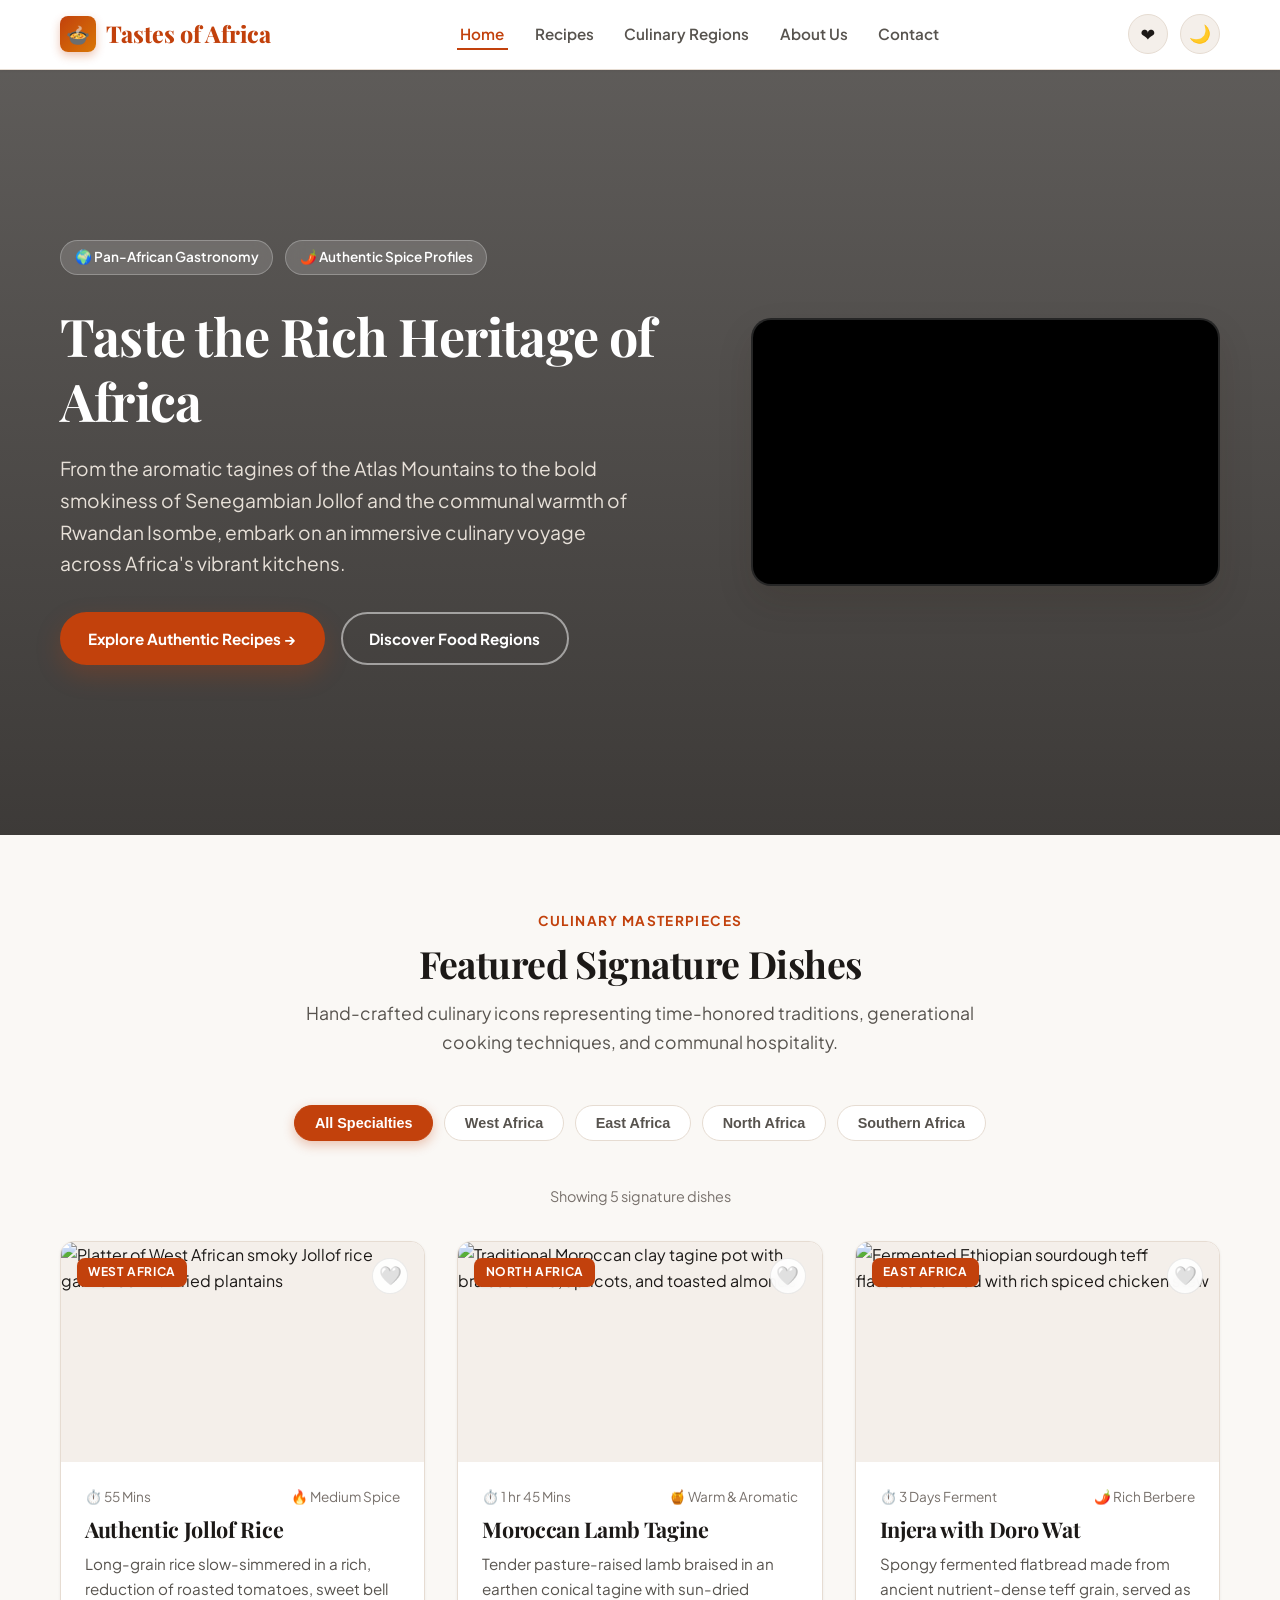
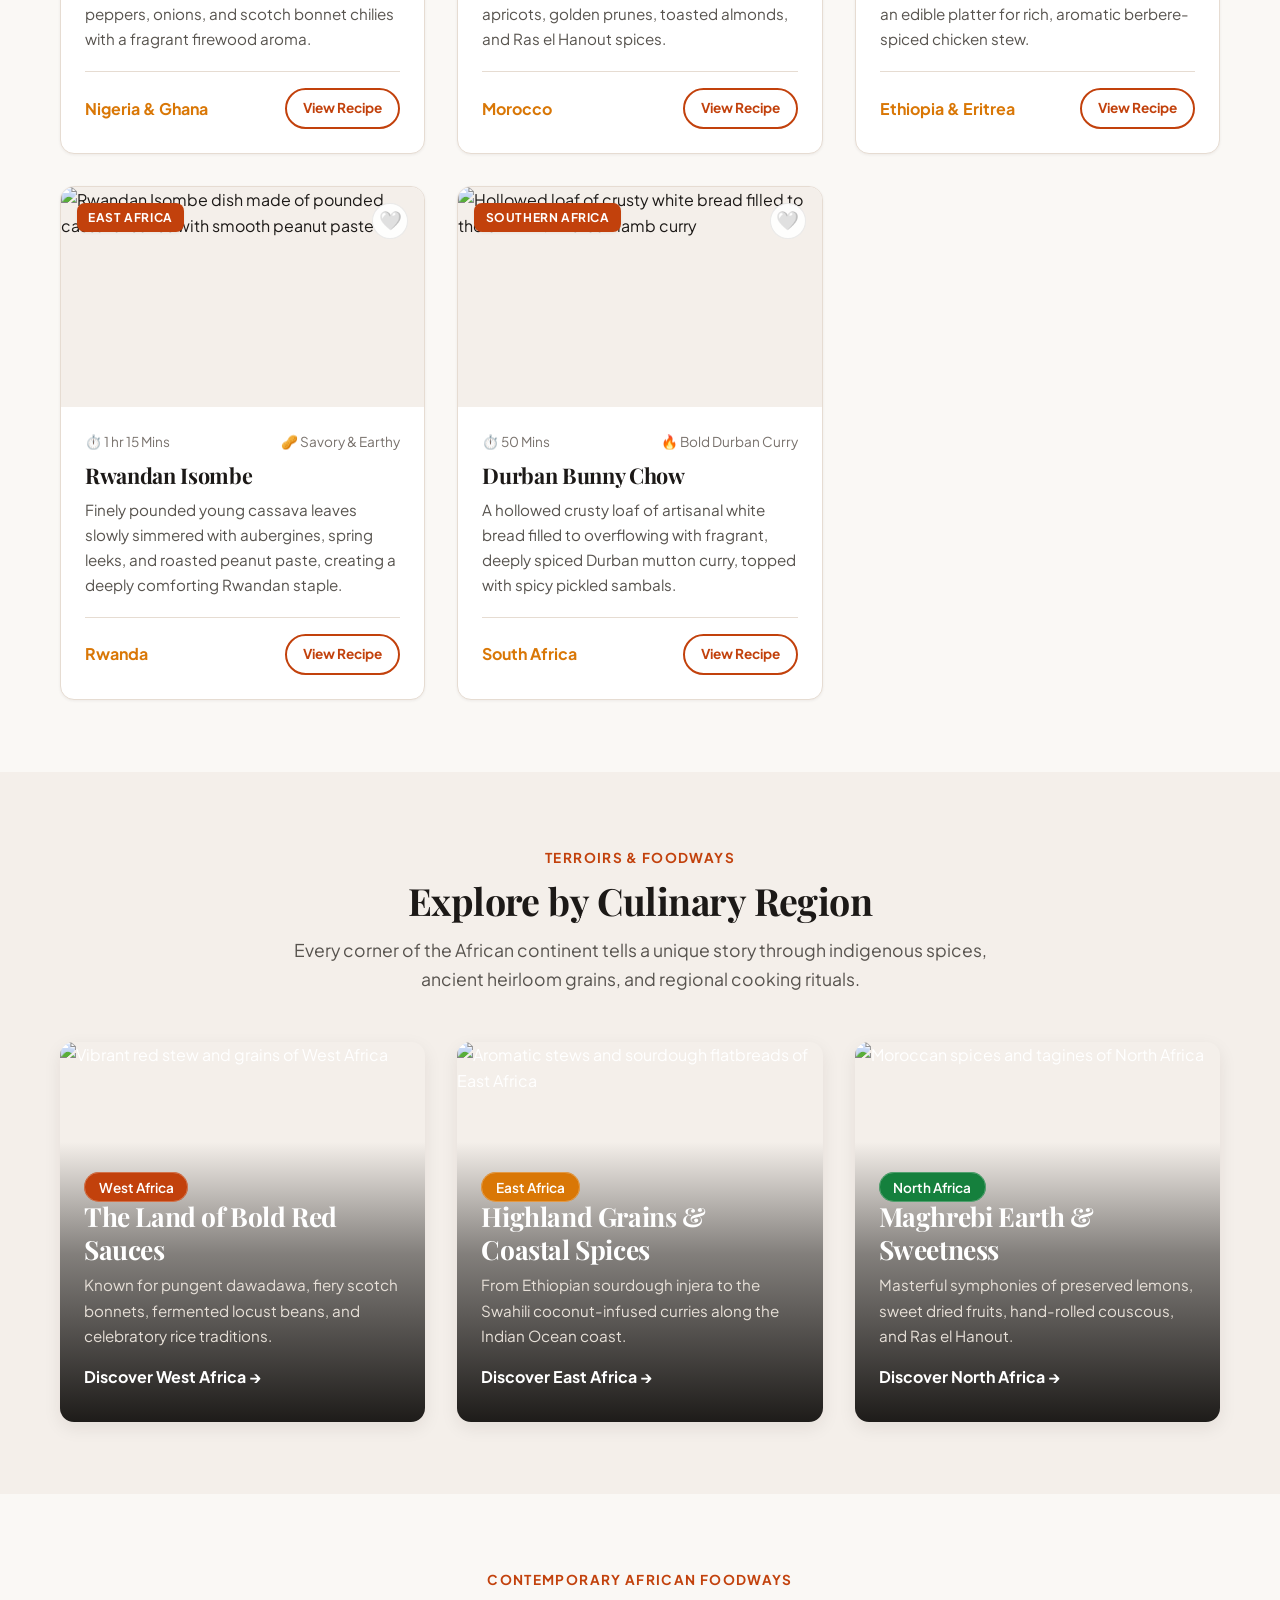
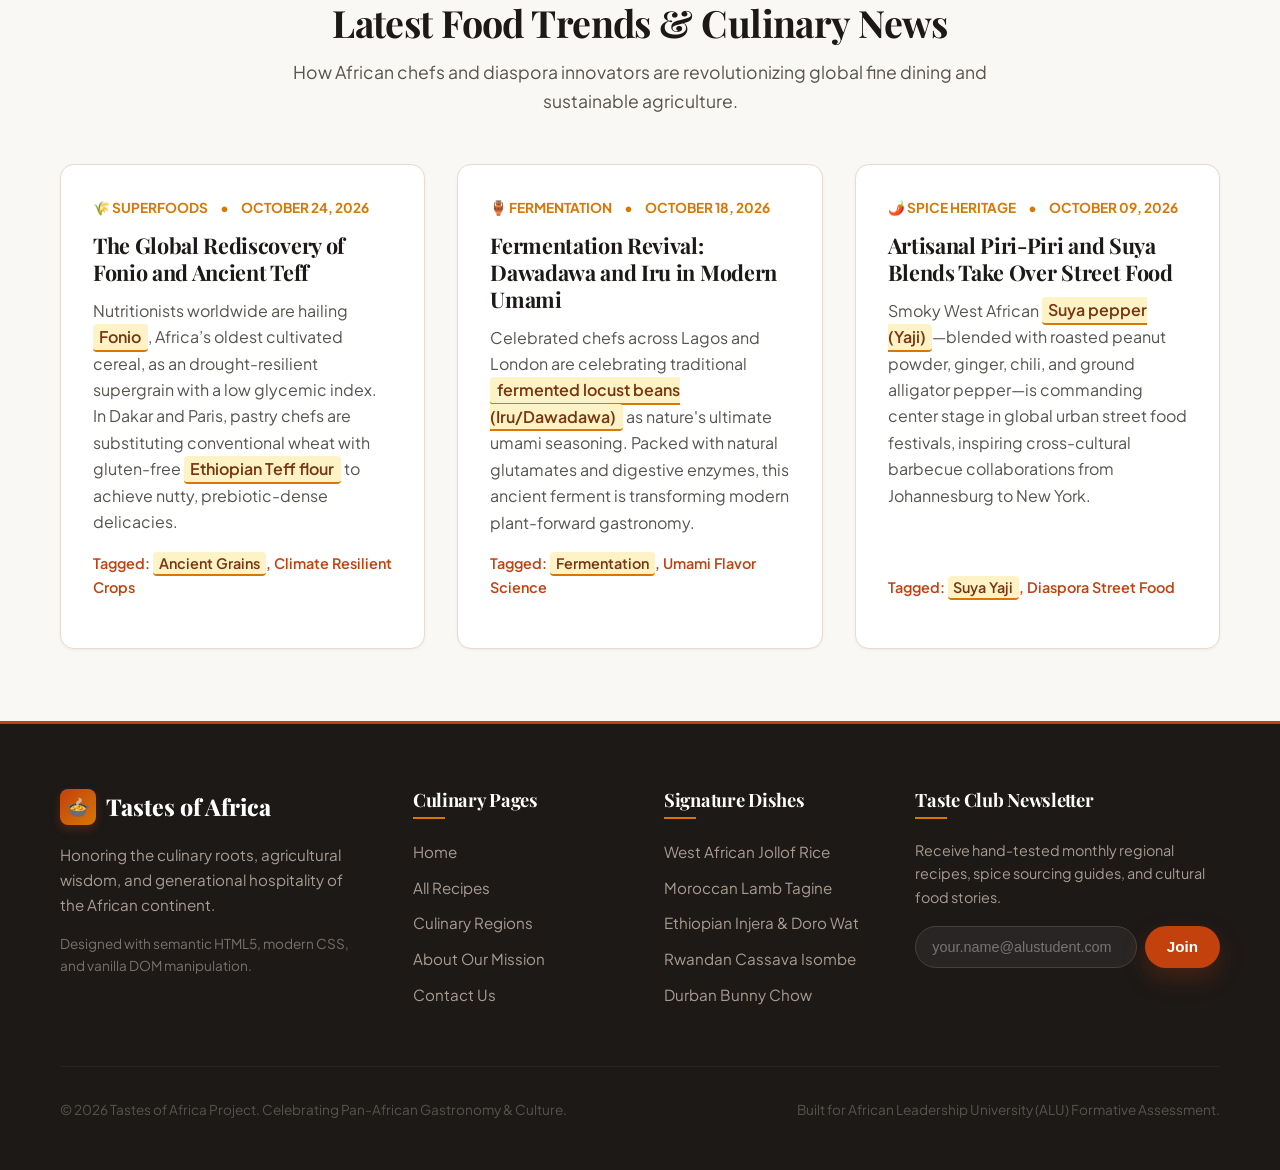
==== index.html @ 82d08624 "feat: complete Tastes of Africa multi-page website with semantic HTML5, CSS3 spice theme, and intera" ====
<!DOCTYPE html>
<html lang="en">
<head>
  <meta charset="UTF-8">
  <meta name="viewport" content="width=device-width, initial-scale=1.0">
  <meta name="description" content="Tastes of Africa - A vibrant celebration of African culinary heritage, authentic regional recipes, and spice traditions across West, East, North, and Southern Africa.">
  <title>Tastes of Africa | Celebrating African Culinary Traditions</title>
  <link rel="stylesheet" href="styles.css">
  <link rel="icon" href="data:image/svg+xml,<svg xmlns='http://www.w3.org/2000/svg' viewBox='0 0 100 100'><text y='.9em' font-size='90'>🍲</text></svg>">
</head>
<body>

  <!-- Navigation Header -->
  <header class="site-header" role="banner">
    <div class="container navbar">
      <a href="index.html" class="brand-logo" aria-label="Tastes of Africa Homepage">
        <span class="brand-icon" aria-hidden="true">🍲</span>
        <span>Tastes of Africa</span>
      </a>

      <button class="mobile-nav-toggle" id="mobileNavToggle" aria-label="Toggle navigation menu" aria-expanded="false">
        ☰
      </button>

      <nav role="navigation" aria-label="Main Navigation">
        <ul class="nav-menu" id="navMenu">
          <li><a href="index.html" class="nav-link active">Home</a></li>
          <li><a href="recipes.html" class="nav-link">Recipes</a></li>
          <li><a href="regions.html" class="nav-link">Culinary Regions</a></li>
          <li><a href="about.html" class="nav-link">About Us</a></li>
          <li><a href="contact.html" class="nav-link">Contact</a></li>
        </ul>
      </nav>

      <div class="nav-actions">
        <a href="recipes.html" class="btn-icon" title="View Saved Favorites" aria-label="View Saved Favorites">
          ❤️<span id="favoritesCountBadge" class="pill-badge" style="display:none; font-size:0.7rem; padding: 2px 6px; margin-left: 2px;">0</span>
        </a>
        <button id="themeToggleBtn" class="btn-icon" aria-label="Toggle dark and light theme">
          🌙
        </button>
      </div>
    </div>
  </header>

  <main id="mainContent">

    <!-- Hero Section -->
    <section class="hero-section" aria-labelledby="heroTitle">
      <div class="container hero-grid">
        <div class="hero-content">
          <div class="hero-badges">
            <span class="pill-badge">🌍 Pan-African Gastronomy</span>
            <span class="pill-badge">🌶️ Authentic Spice Profiles</span>
          </div>
          <h1 id="heroTitle">Taste the Rich Heritage of Africa</h1>
          <p>
            From the aromatic tagines of the Atlas Mountains to the bold smokiness of Senegambian Jollof and the communal warmth of Rwandan Isombe, embark on an immersive culinary voyage across Africa's vibrant kitchens.
          </p>
          <div class="hero-cta-group">
            <a href="recipes.html" class="btn btn-primary">Explore Authentic Recipes →</a>
            <a href="regions.html" class="btn btn-outline-light">Discover Food Regions</a>
          </div>
        </div>

        <!-- Embedded YouTube Video: African Food Culture -->
        <div class="hero-video-box">
          <div class="video-responsive-wrapper">
            <iframe 
              src="https://www.youtube-nocookie.com/embed/Zq_y6Z1-c2s" 
              title="Introduction to African Food Culture and Flavors" 
              allow="accelerometer; autoplay; clipboard-write; encrypted-media; gyroscope; picture-in-picture" 
              allowfullscreen 
              loading="lazy">
            </iframe>
          </div>
        </div>
      </div>
    </section>

    <!-- Interactive Recipe Showcase & Filter Section -->
    <section class="section" aria-labelledby="dishesTitle">
      <div class="container">
        <div class="section-header">
          <span class="tagline">Culinary Masterpieces</span>
          <h2 id="dishesTitle">Featured Signature Dishes</h2>
          <p>Hand-crafted culinary icons representing time-honored traditions, generational cooking techniques, and communal hospitality.</p>
        </div>

        <!-- Interactive Region Filter Buttons -->
        <div class="filter-bar" role="group" aria-label="Filter dishes by culinary region">
          <button type="button" class="filter-btn active" data-filter="all">All Specialties</button>
          <button type="button" class="filter-btn" data-filter="west-africa">West Africa</button>
          <button type="button" class="filter-btn" data-filter="east-africa">East Africa</button>
          <button type="button" class="filter-btn" data-filter="north-africa">North Africa</button>
          <button type="button" class="filter-btn" data-filter="southern-africa">Southern Africa</button>
        </div>

        <p id="visibleRecipeCount" style="text-align:center; font-size:0.9rem; color:var(--text-muted); margin-bottom: 2rem;">
          Showing 5 signature dishes
        </p>

        <!-- Dish Grid (<figure> + <figcaption>) -->
        <div class="card-grid">

          <!-- 1. Jollof Rice (West Africa) -->
          <article class="recipe-card" data-region="west-africa">
            <button class="btn-favorite" data-id="jollof-rice" aria-label="Save Jollof Rice to favorites">🤍</button>
            <figure>
              <div class="card-image-wrap">
                <span class="card-badge">West Africa</span>
                <img src="https://images.unsplash.com/photo-1546069901-ba9599a7e63c?auto=format&fit=crop&w=800&q=80" alt="Platter of West African smoky Jollof rice garnished with fried plantains" loading="lazy">
              </div>
              <figcaption class="card-body">
                <div class="card-meta">
                  <span>⏱️ 55 Mins</span>
                  <span>🔥 Medium Spice</span>
                </div>
                <h3 class="card-title">Authentic Jollof Rice</h3>
                <p class="card-desc">
                  Long-grain rice slow-simmered in a rich, reduction of roasted tomatoes, sweet bell peppers, onions, and scotch bonnet chilies with a fragrant firewood aroma.
                </p>
                <div class="card-footer">
                  <span style="font-weight:700; color:var(--saffron-gold);">Nigeria & Ghana</span>
                  <a href="jollof-rice.html" class="btn btn-outline" style="padding:0.45rem 1rem; font-size:0.85rem;">View Recipe</a>
                </div>
              </figcaption>
            </figure>
          </article>

          <!-- 2. Moroccan Lamb Tagine (North Africa) -->
          <article class="recipe-card" data-region="north-africa">
            <button class="btn-favorite" data-id="tagine" aria-label="Save Moroccan Lamb Tagine to favorites">🤍</button>
            <figure>
              <div class="card-image-wrap">
                <span class="card-badge">North Africa</span>
                <img src="https://images.unsplash.com/photo-1511690656952-34342bb7c2f2?auto=format&fit=crop&w=800&q=80" alt="Traditional Moroccan clay tagine pot with braised lamb, apricots, and toasted almonds" loading="lazy">
              </div>
              <figcaption class="card-body">
                <div class="card-meta">
                  <span>⏱️ 1 hr 45 Mins</span>
                  <span>🍯 Warm & Aromatic</span>
                </div>
                <h3 class="card-title">Moroccan Lamb Tagine</h3>
                <p class="card-desc">
                  Tender pasture-raised lamb braised in an earthen conical tagine with sun-dried apricots, golden prunes, toasted almonds, and Ras el Hanout spices.
                </p>
                <div class="card-footer">
                  <span style="font-weight:700; color:var(--saffron-gold);">Morocco</span>
                  <a href="tagine.html" class="btn btn-outline" style="padding:0.45rem 1rem; font-size:0.85rem;">View Recipe</a>
                </div>
              </figcaption>
            </figure>
          </article>

          <!-- 3. Ethiopian Injera & Doro Wat (East Africa) -->
          <article class="recipe-card" data-region="east-africa">
            <button class="btn-favorite" data-id="injera" aria-label="Save Ethiopian Injera to favorites">🤍</button>
            <figure>
              <div class="card-image-wrap">
                <span class="card-badge">East Africa</span>
                <img src="https://images.unsplash.com/photo-1541518763669-27fef04b14ea?auto=format&fit=crop&w=800&q=80" alt="Fermented Ethiopian sourdough teff flatbread served with rich spiced chicken stew" loading="lazy">
              </div>
              <figcaption class="card-body">
                <div class="card-meta">
                  <span>⏱️ 3 Days Ferment</span>
                  <span>🌶️ Rich Berbere</span>
                </div>
                <h3 class="card-title">Injera with Doro Wat</h3>
                <p class="card-desc">
                  Spongy fermented flatbread made from ancient nutrient-dense teff grain, served as an edible platter for rich, aromatic berbere-spiced chicken stew.
                </p>
                <div class="card-footer">
                  <span style="font-weight:700; color:var(--saffron-gold);">Ethiopia & Eritrea</span>
                  <a href="injera.html" class="btn btn-outline" style="padding:0.45rem 1rem; font-size:0.85rem;">View Recipe</a>
                </div>
              </figcaption>
            </figure>
          </article>

          <!-- 4. Rwandan Isombe (East/Central Africa) -->
          <article class="recipe-card" data-region="east-africa">
            <button class="btn-favorite" data-id="isombe" aria-label="Save Rwandan Isombe to favorites">🤍</button>
            <figure>
              <div class="card-image-wrap">
                <span class="card-badge">East Africa</span>
                <img src="https://images.unsplash.com/photo-1540420773420-3366772f4999?auto=format&fit=crop&w=800&q=80" alt="Rwandan Isombe dish made of pounded cassava leaves with smooth peanut paste" loading="lazy">
              </div>
              <figcaption class="card-body">
                <div class="card-meta">
                  <span>⏱️ 1 hr 15 Mins</span>
                  <span>🥜 Savory & Earthy</span>
                </div>
                <h3 class="card-title">Rwandan Isombe</h3>
                <p class="card-desc">
                  Finely pounded young cassava leaves slowly simmered with aubergines, spring leeks, and roasted peanut paste, creating a deeply comforting Rwandan staple.
                </p>
                <div class="card-footer">
                  <span style="font-weight:700; color:var(--saffron-gold);">Rwanda</span>
                  <a href="isombe.html" class="btn btn-outline" style="padding:0.45rem 1rem; font-size:0.85rem;">View Recipe</a>
                </div>
              </figcaption>
            </figure>
          </article>

          <!-- 5. South African Bunny Chow (Southern Africa) -->
          <article class="recipe-card" data-region="southern-africa">
            <button class="btn-favorite" data-id="bunny-chow" aria-label="Save South African Bunny Chow to favorites">🤍</button>
            <figure>
              <div class="card-image-wrap">
                <span class="card-badge">Southern Africa</span>
                <img src="https://images.unsplash.com/photo-1565557623262-b51c2513a641?auto=format&fit=crop&w=800&q=80" alt="Hollowed loaf of crusty white bread filled to the brim with Durban lamb curry" loading="lazy">
              </div>
              <figcaption class="card-body">
                <div class="card-meta">
                  <span>⏱️ 50 Mins</span>
                  <span>🔥 Bold Durban Curry</span>
                </div>
                <h3 class="card-title">Durban Bunny Chow</h3>
                <p class="card-desc">
                  A hollowed crusty loaf of artisanal white bread filled to overflowing with fragrant, deeply spiced Durban mutton curry, topped with spicy pickled sambals.
                </p>
                <div class="card-footer">
                  <span style="font-weight:700; color:var(--saffron-gold);">South Africa</span>
                  <a href="bunny-chow.html" class="btn btn-outline" style="padding:0.45rem 1rem; font-size:0.85rem;">View Recipe</a>
                </div>
              </figcaption>
            </figure>
          </article>

        </div>
      </div>
    </section>

    <!-- Explore by Region Section -->
    <section class="section section-muted" aria-labelledby="regionsTitle">
      <div class="container">
        <div class="section-header">
          <span class="tagline">Terroirs & Foodways</span>
          <h2 id="regionsTitle">Explore by Culinary Region</h2>
          <p>Every corner of the African continent tells a unique story through indigenous spices, ancient heirloom grains, and regional cooking rituals.</p>
        </div>

        <div class="card-grid">

          <a href="regions.html#west-africa" class="region-card" aria-label="Explore West African Culinary Culture">
            <img src="https://images.unsplash.com/photo-1546069901-ba9599a7e63c?auto=format&fit=crop&w=800&q=80" alt="Vibrant red stew and grains of West Africa" loading="lazy">
            <div class="region-overlay">
              <span class="pill-badge" style="background:var(--primary-terracotta); margin-bottom:0.5rem;">West Africa</span>
              <h3>The Land of Bold Red Sauces</h3>
              <p>Known for pungent dawadawa, fiery scotch bonnets, fermented locust beans, and celebratory rice traditions.</p>
              <span style="font-weight:700; color:#FFFFFF;">Discover West Africa →</span>
            </div>
          </a>

          <a href="regions.html#east-africa" class="region-card" aria-label="Explore East African Culinary Culture">
            <img src="https://images.unsplash.com/photo-1541518763669-27fef04b14ea?auto=format&fit=crop&w=800&q=80" alt="Aromatic stews and sourdough flatbreads of East Africa" loading="lazy">
            <div class="region-overlay">
              <span class="pill-badge" style="background:var(--saffron-gold); margin-bottom:0.5rem;">East Africa</span>
              <h3>Highland Grains & Coastal Spices</h3>
              <p>From Ethiopian sourdough injera to the Swahili coconut-infused curries along the Indian Ocean coast.</p>
              <span style="font-weight:700; color:#FFFFFF;">Discover East Africa →</span>
            </div>
          </a>

          <a href="regions.html#north-africa" class="region-card" aria-label="Explore North African Culinary Culture">
            <img src="https://images.unsplash.com/photo-1511690656952-34342bb7c2f2?auto=format&fit=crop&w=800&q=80" alt="Moroccan spices and tagines of North Africa" loading="lazy">
            <div class="region-overlay">
              <span class="pill-badge" style="background:var(--moringa-green); margin-bottom:0.5rem;">North Africa</span>
              <h3>Maghrebi Earth & Sweetness</h3>
              <p>Masterful symphonies of preserved lemons, sweet dried fruits, hand-rolled couscous, and Ras el Hanout.</p>
              <span style="font-weight:700; color:#FFFFFF;">Discover North Africa →</span>
            </div>
          </a>

        </div>
      </div>
    </section>

    <!-- Latest Food Trends Section (<article> & <mark>) -->
    <section class="section" aria-labelledby="trendsTitle">
      <div class="container">
        <div class="section-header">
          <span class="tagline">Contemporary African Foodways</span>
          <h2 id="trendsTitle">Latest Food Trends & Culinary News</h2>
          <p>How African chefs and diaspora innovators are revolutionizing global fine dining and sustainable agriculture.</p>
        </div>

        <div class="card-grid">

          <article class="trend-card">
            <div class="trend-meta">
              <span>🌾 Superfoods</span>
              <span>•</span>
              <time datetime="2026-10-24">October 24, 2026</time>
            </div>
            <h3 class="trend-title">The Global Rediscovery of Fonio and Ancient Teff</h3>
            <p>
              Nutritionists worldwide are hailing <mark>Fonio</mark>, Africa’s oldest cultivated cereal, as an drought-resilient supergrain with a low glycemic index. In Dakar and Paris, pastry chefs are substituting conventional wheat with gluten-free <mark>Ethiopian Teff flour</mark> to achieve nutty, prebiotic-dense delicacies.
            </p>
            <p style="margin-top:auto; font-weight:600; font-size:0.9rem; color:var(--primary-terracotta);">
              Tagged: <mark>Ancient Grains</mark>, Climate Resilient Crops
            </p>
          </article>

          <article class="trend-card">
            <div class="trend-meta">
              <span>🏺 Fermentation</span>
              <span>•</span>
              <time datetime="2026-10-18">October 18, 2026</time>
            </div>
            <h3 class="trend-title">Fermentation Revival: Dawadawa and Iru in Modern Umami</h3>
            <p>
              Celebrated chefs across Lagos and London are celebrating traditional <mark>fermented locust beans (Iru/Dawadawa)</mark> as nature's ultimate umami seasoning. Packed with natural glutamates and digestive enzymes, this ancient ferment is transforming modern plant-forward gastronomy.
            </p>
            <p style="margin-top:auto; font-weight:600; font-size:0.9rem; color:var(--primary-terracotta);">
              Tagged: <mark>Fermentation</mark>, Umami Flavor Science
            </p>
          </article>

          <article class="trend-card">
            <div class="trend-meta">
              <span>🌶️ Spice Heritage</span>
              <span>•</span>
              <time datetime="2026-10-09">October 09, 2026</time>
            </div>
            <h3 class="trend-title">Artisanal Piri-Piri and Suya Blends Take Over Street Food</h3>
            <p>
              Smoky West African <mark>Suya pepper (Yaji)</mark>—blended with roasted peanut powder, ginger, chili, and ground alligator pepper—is commanding center stage in global urban street food festivals, inspiring cross-cultural barbecue collaborations from Johannesburg to New York.
            </p>
            <p style="margin-top:auto; font-weight:600; font-size:0.9rem; color:var(--primary-terracotta);">
              Tagged: <mark>Suya Yaji</mark>, Diaspora Street Food
            </p>
          </article>

        </div>
      </div>
    </section>

  </main>

  <!-- Site Footer -->
  <footer class="site-footer" role="contentinfo">
    <div class="container">
      <div class="footer-grid">

        <div class="footer-col">
          <a href="index.html" class="brand-logo" style="color:#FFFFFF; margin-bottom:1rem; display:inline-flex;">
            <span class="brand-icon">🍲</span>
            <span>Tastes of Africa</span>
          </a>
          <p style="color:#A89C90; font-size:0.95rem;">
            Honoring the culinary roots, agricultural wisdom, and generational hospitality of the African continent.
          </p>
          <div style="font-size:0.85rem; color:#78716C; margin-top:1rem;">
            Designed with semantic HTML5, modern CSS, and vanilla DOM manipulation.
          </div>
        </div>

        <div class="footer-col">
          <h4>Culinary Pages</h4>
          <ul class="footer-links">
            <li><a href="index.html">Home</a></li>
            <li><a href="recipes.html">All Recipes</a></li>
            <li><a href="regions.html">Culinary Regions</a></li>
            <li><a href="about.html">About Our Mission</a></li>
            <li><a href="contact.html">Contact Us</a></li>
          </ul>
        </div>

        <div class="footer-col">
          <h4>Signature Dishes</h4>
          <ul class="footer-links">
            <li><a href="jollof-rice.html">West African Jollof Rice</a></li>
            <li><a href="tagine.html">Moroccan Lamb Tagine</a></li>
            <li><a href="injera.html">Ethiopian Injera & Doro Wat</a></li>
            <li><a href="isombe.html">Rwandan Cassava Isombe</a></li>
            <li><a href="bunny-chow.html">Durban Bunny Chow</a></li>
          </ul>
        </div>

        <div class="footer-col">
          <h4>Taste Club Newsletter</h4>
          <p style="color:#A89C90; font-size:0.9rem;">
            Receive hand-tested monthly regional recipes, spice sourcing guides, and cultural food stories.
          </p>
          <form class="newsletter-form" aria-label="Subscribe to monthly recipes newsletter">
            <label for="footerEmailInput" class="visually-hidden" style="display:none;">Email address</label>
            <input type="email" id="footerEmailInput" placeholder="your.name@alustudent.com" required>
            <button type="submit" class="btn btn-primary" style="padding:0.65rem 1.25rem;">Join</button>
          </form>
        </div>

      </div>

      <div class="footer-bottom">
        <p>© 2026 Tastes of Africa Project. Celebrating Pan-African Gastronomy & Culture.</p>
        <p>Built for African Leadership University (ALU) Formative Assessment.</p>
      </div>
    </div>
  </footer>

  <script src="script.js"></script>
</body>
</html>
---- styles.css ----
/* ==========================================================================
   Tastes of Africa - Master Stylesheet
   Theme: African Culinary Heritage (Warm Spices, Earthy Terracotta, Saffron Gold)
   ========================================================================== */

@import url('https://fonts.googleapis.com/css2?family=Playfair+Display:ital,wght@0,600;0,700;0,800;1,600&family=Plus+Jakarta+Sans:wght@400;500;600;700&display=swap');

/* --- Custom CSS Variables & Themes --- */
:root {
  /* Spice Palette */
  --primary-terracotta: #C2410C;
  --primary-hover: #9A3412;
  --primary-light: #FFEDD5;
  --saffron-gold: #D97706;
  --saffron-light: #FEF3C7;
  --clove-brown: #78350F;
  --moringa-green: #15803D;
  --moringa-light: #DCFCE7;
  --paprika-red: #DC2626;

  /* Surfaces & Neutral Tints (Light Mode) */
  --bg-primary: #FAF8F5;
  --bg-surface: #FFFFFF;
  --bg-surface-elevated: #FFFFFF;
  --bg-subtle: #F4EFEA;
  --border-color: #E6DCD2;
  --border-focus: #C2410C;

  /* Text Colors */
  --text-primary: #1C1917;
  --text-secondary: #57534E;
  --text-muted: #78716C;
  --text-on-accent: #FFFFFF;

  /* Shadows & Radius */
  --shadow-sm: 0 1px 3px rgba(41, 23, 10, 0.06);
  --shadow-md: 0 6px 18px rgba(41, 23, 10, 0.08);
  --shadow-lg: 0 16px 36px rgba(41, 23, 10, 0.12);
  --shadow-accent: 0 10px 24px rgba(194, 65, 12, 0.25);
  --radius-sm: 8px;
  --radius-md: 14px;
  --radius-lg: 20px;
  --radius-full: 9999px;

  /* Typography */
  --font-heading: 'Playfair Display', Georgia, serif;
  --font-body: 'Plus Jakarta Sans', system-ui, -apple-system, sans-serif;
  --transition-speed: 0.25s;
}

/* Dark Mode Variables */
[data-theme="dark"] {
  --bg-primary: #12100E;
  --bg-surface: #1C1814;
  --bg-surface-elevated: #26211C;
  --bg-subtle: #241E18;
  --border-color: #383028;
  --border-focus: #EA580C;

  --text-primary: #F5EFEB;
  --text-secondary: #D6CBC1;
  --text-muted: #A89C90;

  --primary-light: rgba(194, 65, 12, 0.25);
  --saffron-light: rgba(217, 119, 6, 0.25);
  --shadow-sm: 0 1px 3px rgba(0, 0, 0, 0.3);
  --shadow-md: 0 6px 18px rgba(0, 0, 0, 0.45);
  --shadow-lg: 0 16px 36px rgba(0, 0, 0, 0.6);
}

/* --- Base & Reset --- */
*, *::before, *::after {
  box-sizing: border-box;
  margin: 0;
  padding: 0;
}

html {
  font-size: 16px;
  scroll-behavior: smooth;
}

body {
  font-family: var(--font-body);
  color: var(--text-primary);
  background-color: var(--bg-primary);
  line-height: 1.65;
  transition: background-color var(--transition-speed) ease, color var(--transition-speed) ease;
  min-height: 100vh;
  display: flex;
  flex-direction: column;
}

/* Typography Headings */
h1, h2, h3, h4, h5, h6 {
  font-family: var(--font-heading);
  color: var(--text-primary);
  line-height: 1.25;
  font-weight: 700;
  letter-spacing: -0.015em;
}

h1 { font-size: clamp(2rem, 5vw, 3.25rem); }
h2 { font-size: clamp(1.65rem, 3.5vw, 2.35rem); margin-bottom: 0.75rem; }
h3 { font-size: clamp(1.25rem, 2.5vw, 1.65rem); }

p {
  margin-bottom: 1rem;
  color: var(--text-secondary);
}

a {
  color: var(--primary-terracotta);
  text-decoration: none;
  transition: color var(--transition-speed) ease;
}

a:hover, a:focus-visible {
  color: var(--primary-hover);
  text-decoration: underline;
}

img {
  max-width: 100%;
  height: auto;
  display: block;
}

/* Custom Highlight Mark */
mark {
  background: var(--saffron-light);
  color: var(--clove-brown);
  padding: 0.15em 0.4em;
  border-radius: 4px;
  font-weight: 600;
  border-bottom: 2px solid var(--saffron-gold);
}

[data-theme="dark"] mark {
  color: #FEF3C7;
  border-bottom-color: #F59E0B;
}

/* Layout Utilities */
.container {
  width: 100%;
  max-width: 1200px;
  margin-inline: auto;
  padding-inline: 1.25rem;
}

.section {
  padding-block: 4.5rem;
}

.section-muted {
  background-color: var(--bg-subtle);
}

.section-header {
  text-align: center;
  max-width: 720px;
  margin-inline: auto;
  margin-bottom: 3rem;
}

.section-header .tagline {
  color: var(--primary-terracotta);
  text-transform: uppercase;
  font-weight: 700;
  letter-spacing: 0.1em;
  font-size: 0.85rem;
  margin-bottom: 0.5rem;
  display: inline-block;
}

.section-header p {
  font-size: 1.1rem;
  margin-bottom: 0;
}

/* --- Navigation Header --- */
.site-header {
  position: sticky;
  top: 0;
  z-index: 100;
  background-color: var(--bg-surface);
  border-bottom: 1px solid var(--border-color);
  box-shadow: var(--shadow-sm);
  transition: background-color var(--transition-speed) ease, border-color var(--transition-speed) ease;
}

.navbar {
  display: flex;
  align-items: center;
  justify-content: space-between;
  padding-block: 0.9rem;
}

.brand-logo {
  display: flex;
  align-items: center;
  gap: 0.65rem;
  font-family: var(--font-heading);
  font-size: 1.45rem;
  font-weight: 800;
  color: var(--primary-terracotta);
  text-decoration: none;
}

.brand-logo:hover {
  text-decoration: none;
}

.brand-icon {
  width: 2.25rem;
  height: 2.25rem;
  background: linear-gradient(135deg, var(--primary-terracotta), var(--saffron-gold));
  color: #FFFFFF;
  border-radius: var(--radius-sm);
  display: grid;
  place-items: center;
  font-size: 1.2rem;
  box-shadow: 0 4px 10px rgba(194, 65, 12, 0.3);
}

.nav-menu {
  display: flex;
  align-items: center;
  gap: 1.5rem;
  list-style: none;
}

.nav-link {
  font-weight: 600;
  color: var(--text-secondary);
  padding: 0.4rem 0.2rem;
  position: relative;
  text-decoration: none;
  font-size: 0.95rem;
}

.nav-link:hover, .nav-link:focus-visible {
  color: var(--primary-terracotta);
  text-decoration: none;
}

.nav-link.active {
  color: var(--primary-terracotta);
}

.nav-link::after {
  content: '';
  position: absolute;
  bottom: 0;
  left: 0;
  width: 0;
  height: 2px;
  background-color: var(--primary-terracotta);
  transition: width var(--transition-speed) ease;
}

.nav-link:hover::after, .nav-link.active::after {
  width: 100%;
}

.nav-actions {
  display: flex;
  align-items: center;
  gap: 0.75rem;
}

/* Theme Toggle Button */
.btn-icon {
  background: var(--bg-subtle);
  border: 1px solid var(--border-color);
  color: var(--text-primary);
  width: 2.5rem;
  height: 2.5rem;
  border-radius: var(--radius-full);
  display: grid;
  place-items: center;
  cursor: pointer;
  transition: all var(--transition-speed) ease;
  font-size: 1.1rem;
}

.btn-icon:hover {
  background: var(--primary-light);
  color: var(--primary-terracotta);
  border-color: var(--primary-terracotta);
}

/* Mobile Nav Toggle */
.mobile-nav-toggle {
  display: none;
  background: transparent;
  border: none;
  font-size: 1.5rem;
  color: var(--text-primary);
  cursor: pointer;
  padding: 0.25rem;
}

/* --- Hero Section --- */
.hero-section {
  position: relative;
  min-height: 85vh;
  display: flex;
  align-items: center;
  background: linear-gradient(rgba(28, 25, 23, 0.7), rgba(28, 25, 23, 0.85)),
              url('https://images.unsplash.com/photo-1541518763669-27fef04b14ea?auto=format&fit=crop&w=1920&q=80') center/cover no-repeat;
  color: #FFFFFF;
  padding-block: 5rem;
}

.hero-grid {
  display: grid;
  grid-template-columns: 1.15fr 0.85fr;
  gap: 3.5rem;
  align-items: center;
}

.hero-content h1 {
  color: #FFFFFF;
  margin-bottom: 1.25rem;
}

.hero-content p {
  color: #E7E0D8;
  font-size: 1.2rem;
  margin-bottom: 2rem;
  max-width: 580px;
}

.hero-badges {
  display: flex;
  flex-wrap: wrap;
  gap: 0.75rem;
  margin-bottom: 1.75rem;
}

.pill-badge {
  background: rgba(255, 255, 255, 0.15);
  backdrop-filter: blur(8px);
  border: 1px solid rgba(255, 255, 255, 0.25);
  color: #FFFFFF;
  font-size: 0.85rem;
  font-weight: 600;
  padding: 0.35rem 0.85rem;
  border-radius: var(--radius-full);
}

.hero-cta-group {
  display: flex;
  gap: 1rem;
  flex-wrap: wrap;
}

/* Video Frame Wrapper (16:9 Aspect Ratio) */
.video-responsive-wrapper {
  position: relative;
  width: 100%;
  padding-bottom: 56.25%; /* 16:9 ratio */
  height: 0;
  overflow: hidden;
  border-radius: var(--radius-lg);
  box-shadow: var(--shadow-lg);
  border: 2px solid rgba(255, 255, 255, 0.15);
  background-color: #000000;
}

.video-responsive-wrapper iframe {
  position: absolute;
  top: 0;
  left: 0;
  width: 100%;
  height: 100%;
  border: 0;
}

/* Button Styles */
.btn {
  display: inline-flex;
  align-items: center;
  justify-content: center;
  gap: 0.5rem;
  padding: 0.75rem 1.65rem;
  font-weight: 700;
  font-size: 0.95rem;
  border-radius: var(--radius-full);
  text-decoration: none;
  cursor: pointer;
  transition: all var(--transition-speed) ease;
  border: 2px solid transparent;
}

.btn-primary {
  background-color: var(--primary-terracotta);
  color: #FFFFFF;
  box-shadow: var(--shadow-accent);
}

.btn-primary:hover, .btn-primary:focus-visible {
  background-color: var(--primary-hover);
  color: #FFFFFF;
  transform: translateY(-2px);
  box-shadow: 0 12px 24px rgba(194, 65, 12, 0.35);
  text-decoration: none;
}

.btn-outline-light {
  background: transparent;
  color: #FFFFFF;
  border-color: rgba(255, 255, 255, 0.5);
}

.btn-outline-light:hover {
  background: #FFFFFF;
  color: var(--text-primary);
  border-color: #FFFFFF;
  text-decoration: none;
}

.btn-outline {
  background: transparent;
  color: var(--primary-terracotta);
  border-color: var(--primary-terracotta);
}

.btn-outline:hover {
  background: var(--primary-terracotta);
  color: #FFFFFF;
  text-decoration: none;
}

/* --- Filter Bar Component --- */
.filter-bar {
  display: flex;
  justify-content: center;
  flex-wrap: wrap;
  gap: 0.65rem;
  margin-bottom: 2.75rem;
}

.filter-btn {
  background: var(--bg-surface);
  border: 1px solid var(--border-color);
  color: var(--text-secondary);
  padding: 0.55rem 1.25rem;
  border-radius: var(--radius-full);
  font-weight: 600;
  font-size: 0.9rem;
  cursor: pointer;
  transition: all var(--transition-speed) ease;
}

.filter-btn:hover {
  border-color: var(--primary-terracotta);
  color: var(--primary-terracotta);
}

.filter-btn.active {
  background: var(--primary-terracotta);
  color: #FFFFFF;
  border-color: var(--primary-terracotta);
  box-shadow: 0 4px 12px rgba(194, 65, 12, 0.3);
}

/* --- Card Grids --- */
.card-grid {
  display: grid;
  grid-template-columns: repeat(auto-fill, minmax(320px, 1fr));
  gap: 2rem;
}

/* Dish Card (<figure> + <figcaption>) */
.recipe-card {
  background: var(--bg-surface);
  border-radius: var(--radius-md);
  border: 1px solid var(--border-color);
  overflow: hidden;
  box-shadow: var(--shadow-sm);
  transition: transform var(--transition-speed) ease, box-shadow var(--transition-speed) ease;
  display: flex;
  flex-direction: column;
  position: relative;
}

.recipe-card:hover {
  transform: translateY(-6px);
  box-shadow: var(--shadow-md);
  border-color: rgba(194, 65, 12, 0.3);
}

.card-image-wrap {
  position: relative;
  width: 100%;
  height: 220px;
  overflow: hidden;
  background-color: var(--bg-subtle);
}

.card-image-wrap img {
  width: 100%;
  height: 100%;
  object-fit: cover;
  transition: transform 0.4s ease;
}

.recipe-card:hover .card-image-wrap img {
  transform: scale(1.05);
}

.card-badge {
  position: absolute;
  top: 1rem;
  left: 1rem;
  background: var(--primary-terracotta);
  color: #FFFFFF;
  font-size: 0.75rem;
  font-weight: 700;
  text-transform: uppercase;
  letter-spacing: 0.05em;
  padding: 0.3rem 0.7rem;
  border-radius: var(--radius-sm);
  box-shadow: var(--shadow-sm);
}

/* Favorite Heart Button */
.btn-favorite {
  position: absolute;
  top: 1rem;
  right: 1rem;
  background: rgba(255, 255, 255, 0.9);
  backdrop-filter: blur(6px);
  border: 1px solid rgba(0, 0, 0, 0.08);
  width: 2.25rem;
  height: 2.25rem;
  border-radius: var(--radius-full);
  display: grid;
  place-items: center;
  font-size: 1.15rem;
  cursor: pointer;
  transition: transform 0.2s ease, background-color 0.2s ease;
  z-index: 2;
}

.btn-favorite:hover {
  transform: scale(1.15);
  background: #FFFFFF;
}

.btn-favorite.is-favorite {
  background: #FEE2E2;
  border-color: #F87171;
  color: var(--paprika-red);
}

.card-body {
  padding: 1.5rem;
  display: flex;
  flex-direction: column;
  flex-grow: 1;
}

.card-meta {
  display: flex;
  align-items: center;
  justify-content: space-between;
  font-size: 0.85rem;
  color: var(--text-muted);
  margin-bottom: 0.5rem;
}

.card-title {
  margin-bottom: 0.5rem;
  font-size: 1.35rem;
}

.card-desc {
  font-size: 0.95rem;
  margin-bottom: 1.25rem;
  flex-grow: 1;
}

.card-footer {
  margin-top: auto;
  padding-top: 1rem;
  border-top: 1px solid var(--border-color);
  display: flex;
  align-items: center;
  justify-content: space-between;
}

/* Region Cards */
.region-card {
  position: relative;
  height: 380px;
  border-radius: var(--radius-md);
  overflow: hidden;
  box-shadow: var(--shadow-md);
  display: flex;
  align-items: flex-end;
  color: #FFFFFF;
}

.region-card img {
  position: absolute;
  inset: 0;
  width: 100%;
  height: 100%;
  object-fit: cover;
  transition: transform 0.5s ease;
}

.region-card:hover img {
  transform: scale(1.08);
}

.region-overlay {
  position: relative;
  z-index: 1;
  padding: 2rem 1.5rem;
  background: linear-gradient(to top, rgba(18, 16, 14, 0.95) 0%, rgba(18, 16, 14, 0.5) 60%, transparent 100%);
  width: 100%;
}

.region-overlay h3 {
  color: #FFFFFF;
  margin-bottom: 0.4rem;
}

.region-overlay p {
  color: #E7E0D8;
  font-size: 0.95rem;
  margin-bottom: 1rem;
}

/* Articles / Trends (<article>) */
.trend-card {
  background: var(--bg-surface);
  border-radius: var(--radius-md);
  padding: 2rem;
  border: 1px solid var(--border-color);
  box-shadow: var(--shadow-sm);
  display: flex;
  flex-direction: column;
}

.trend-meta {
  display: flex;
  align-items: center;
  gap: 0.75rem;
  font-size: 0.85rem;
  color: var(--saffron-gold);
  font-weight: 700;
  text-transform: uppercase;
  margin-bottom: 0.75rem;
}

.trend-title {
  font-size: 1.35rem;
  margin-bottom: 0.75rem;
}

/* --- Recipe Details Page Components --- */
.recipe-header-hero {
  padding-block: 3.5rem 2rem;
  background-color: var(--bg-subtle);
  border-bottom: 1px solid var(--border-color);
}

.recipe-header-grid {
  display: grid;
  grid-template-columns: 1fr 1fr;
  gap: 3rem;
  align-items: center;
}

.recipe-hero-image {
  border-radius: var(--radius-lg);
  overflow: hidden;
  box-shadow: var(--shadow-md);
  height: 400px;
}

.recipe-hero-image img {
  width: 100%;
  height: 100%;
  object-fit: cover;
}

.recipe-quick-stats {
  display: flex;
  gap: 1.5rem;
  margin-block: 1.5rem;
  padding-block: 1rem;
  border-block: 1px solid var(--border-color);
}

.stat-item {
  display: flex;
  flex-direction: column;
}

.stat-label {
  font-size: 0.8rem;
  color: var(--text-muted);
  text-transform: uppercase;
  letter-spacing: 0.05em;
  font-weight: 700;
}

.stat-value {
  font-size: 1.15rem;
  font-weight: 700;
  color: var(--text-primary);
}

/* Interactive Servings Scaler */
.servings-scaler {
  display: flex;
  align-items: center;
  gap: 1rem;
  background: var(--bg-surface);
  padding: 0.65rem 1.25rem;
  border-radius: var(--radius-full);
  border: 1px solid var(--border-color);
  width: fit-content;
  margin-bottom: 1.5rem;
}

.scaler-btn {
  width: 2rem;
  height: 2rem;
  border-radius: var(--radius-full);
  border: 1px solid var(--border-color);
  background: var(--bg-subtle);
  color: var(--text-primary);
  font-weight: 800;
  font-size: 1.1rem;
  cursor: pointer;
  display: grid;
  place-items: center;
  transition: all var(--transition-speed) ease;
}

.scaler-btn:hover {
  background: var(--primary-terracotta);
  color: #FFFFFF;
  border-color: var(--primary-terracotta);
}

.servings-count {
  font-weight: 700;
  color: var(--primary-terracotta);
}

/* Styled Lists */
.recipe-content-grid {
  display: grid;
  grid-template-columns: 1fr 1.6fr;
  gap: 3.5rem;
  margin-block: 3.5rem;
}

.ingredients-box {
  background: var(--bg-surface);
  border: 1px solid var(--border-color);
  border-radius: var(--radius-md);
  padding: 2rem;
  box-shadow: var(--shadow-sm);
  height: fit-content;
}

.ingredients-list {
  list-style: none;
  margin-top: 1.25rem;
}

.ingredients-list li {
  padding-block: 0.65rem;
  border-bottom: 1px dashed var(--border-color);
  display: flex;
  justify-content: space-between;
  font-size: 0.95rem;
}

.ingredients-list li:last-child {
  border-bottom: none;
}

/* Expandable Cooking Steps (<details> + <summary>) */
.instructions-section details {
  background: var(--bg-surface);
  border: 1px solid var(--border-color);
  border-radius: var(--radius-sm);
  margin-bottom: 1rem;
  overflow: hidden;
  transition: border-color var(--transition-speed) ease;
}

.instructions-section details[open] {
  border-color: var(--primary-terracotta);
  box-shadow: var(--shadow-sm);
}

.instructions-section summary {
  padding: 1.15rem 1.5rem;
  font-weight: 700;
  font-size: 1.05rem;
  cursor: pointer;
  background-color: var(--bg-surface);
  display: flex;
  align-items: center;
  justify-content: space-between;
  user-select: none;
  transition: background-color var(--transition-speed) ease;
}

.instructions-section summary:hover {
  background-color: var(--bg-subtle);
}

.instructions-section summary::marker,
.instructions-section summary::-webkit-details-marker {
  display: none;
}

.instructions-section summary::after {
  content: '▼';
  font-size: 0.75rem;
  color: var(--primary-terracotta);
  transition: transform var(--transition-speed) ease;
}

.instructions-section details[open] summary::after {
  transform: rotate(180deg);
}

.step-content {
  padding: 1.25rem 1.5rem 1.5rem;
  border-top: 1px solid var(--border-color);
  color: var(--text-secondary);
}

/* Nutritional Table (<table>) */
.table-responsive {
  width: 100%;
  overflow-x: auto;
  margin-block: 2rem;
}

.nutrition-table {
  width: 100%;
  border-collapse: collapse;
  background: var(--bg-surface);
  border-radius: var(--radius-sm);
  overflow: hidden;
  box-shadow: var(--shadow-sm);
  border: 1px solid var(--border-color);
}

.nutrition-table th, .nutrition-table td {
  padding: 0.85rem 1.25rem;
  text-align: left;
  border-bottom: 1px solid var(--border-color);
}

.nutrition-table th {
  background-color: var(--bg-subtle);
  color: var(--text-primary);
  font-family: var(--font-heading);
  font-weight: 700;
}

.nutrition-table tr:nth-child(even) {
  background-color: rgba(244, 239, 234, 0.4);
}

[data-theme="dark"] .nutrition-table tr:nth-child(even) {
  background-color: rgba(36, 30, 24, 0.5);
}

/* Origin Map Wrapper */
.map-container {
  width: 100%;
  height: 360px;
  border-radius: var(--radius-md);
  overflow: hidden;
  box-shadow: var(--shadow-sm);
  border: 1px solid var(--border-color);
  margin-top: 1.5rem;
}

.map-container iframe {
  width: 100%;
  height: 100%;
  border: 0;
}

/* --- Contact Form Component --- */
.contact-wrapper {
  display: grid;
  grid-template-columns: 1fr 1fr;
  gap: 3.5rem;
  background: var(--bg-surface);
  border: 1px solid var(--border-color);
  border-radius: var(--radius-lg);
  padding: 3rem;
  box-shadow: var(--shadow-md);
}

.contact-info h3 {
  margin-bottom: 1rem;
}

.contact-details {
  list-style: none;
  margin-block: 1.5rem;
}

.contact-details li {
  display: flex;
  align-items: center;
  gap: 0.75rem;
  margin-bottom: 0.85rem;
  color: var(--text-secondary);
}

.form-group {
  margin-bottom: 1.35rem;
}

.form-group label {
  display: block;
  font-weight: 600;
  font-size: 0.9rem;
  margin-bottom: 0.4rem;
  color: var(--text-primary);
}

.form-control {
  width: 100%;
  padding: 0.8rem 1rem;
  font-family: var(--font-body);
  font-size: 0.95rem;
  border: 1.5px solid var(--border-color);
  border-radius: var(--radius-sm);
  background-color: var(--bg-primary);
  color: var(--text-primary);
  transition: all var(--transition-speed) ease;
}

.form-control:focus {
  outline: none;
  border-color: var(--border-focus);
  box-shadow: 0 0 0 3px rgba(194, 65, 12, 0.15);
  background-color: var(--bg-surface);
}

textarea.form-control {
  resize: vertical;
  min-height: 120px;
}

.char-counter {
  font-size: 0.8rem;
  color: var(--text-muted);
  text-align: right;
  margin-top: 0.25rem;
}

.form-feedback {
  font-size: 0.85rem;
  margin-top: 0.35rem;
  display: none;
}

.form-feedback.error {
  color: var(--paprika-red);
  display: block;
}

/* Success Banner */
.confirmation-card {
  display: none;
  background: var(--moringa-light);
  border: 2px solid var(--moringa-green);
  border-radius: var(--radius-md);
  padding: 2.5rem;
  text-align: center;
}

.confirmation-card h3 {
  color: var(--moringa-green);
  margin-bottom: 0.5rem;
}

.confirmation-card p {
  color: #166534;
  font-size: 1.05rem;
}

/* --- Footer --- */
.site-footer {
  background-color: #1C1917;
  color: #E7E0D8;
  margin-top: auto;
  padding-block: 4rem 2rem;
  border-top: 3px solid var(--primary-terracotta);
}

.footer-grid {
  display: grid;
  grid-template-columns: 1.5fr 1fr 1fr 1.5fr;
  gap: 3rem;
  margin-bottom: 3rem;
}

.footer-col h4 {
  color: #FFFFFF;
  font-size: 1.15rem;
  margin-bottom: 1.25rem;
  position: relative;
  padding-bottom: 0.5rem;
}

.footer-col h4::after {
  content: '';
  position: absolute;
  bottom: 0;
  left: 0;
  width: 32px;
  height: 2px;
  background-color: var(--saffron-gold);
}

.footer-links {
  list-style: none;
}

.footer-links li {
  margin-bottom: 0.6rem;
}

.footer-links a {
  color: #A89C90;
  font-size: 0.95rem;
  text-decoration: none;
}

.footer-links a:hover {
  color: var(--saffron-gold);
  text-decoration: underline;
}

.newsletter-form {
  display: flex;
  gap: 0.5rem;
  margin-top: 1rem;
}

.newsletter-form input[type="email"] {
  flex-grow: 1;
  padding: 0.65rem 1rem;
  border-radius: var(--radius-full);
  border: 1px solid #44403C;
  background: #292524;
  color: #FFFFFF;
  font-size: 0.9rem;
}

.newsletter-form input[type="email"]:focus {
  outline: none;
  border-color: var(--saffron-gold);
}

.footer-bottom {
  padding-top: 2rem;
  border-top: 1px solid #292524;
  display: flex;
  align-items: center;
  justify-content: space-between;
  font-size: 0.85rem;
  color: #78716C;
  flex-wrap: wrap;
  gap: 1rem;
}

/* --- Responsive Media Queries --- */
@media (max-width: 992px) {
  .hero-grid {
    grid-template-columns: 1fr;
    gap: 2.5rem;
  }

  .recipe-header-grid {
    grid-template-columns: 1fr;
  }

  .recipe-content-grid {
    grid-template-columns: 1fr;
    gap: 2.5rem;
  }

  .contact-wrapper {
    grid-template-columns: 1fr;
  }

  .footer-grid {
    grid-template-columns: 1fr 1fr;
  }
}

@media (max-width: 768px) {
  .mobile-nav-toggle {
    display: block;
  }

  .nav-menu {
    position: fixed;
    top: 60px;
    left: 0;
    right: 0;
    background-color: var(--bg-surface);
    flex-direction: column;
    padding: 2rem 1.5rem;
    box-shadow: var(--shadow-lg);
    border-bottom: 1px solid var(--border-color);
    clip-path: polygon(0 0, 100% 0, 100% 0, 0 0);
    transition: clip-path 0.3s ease;
    gap: 1.25rem;
  }

  .nav-menu.is-open {
    clip-path: polygon(0 0, 100% 0, 100% 100%, 0 100%);
  }

  .footer-grid {
    grid-template-columns: 1fr;
    gap: 2rem;
  }

  .footer-bottom {
    flex-direction: column;
    text-align: center;
  }
}
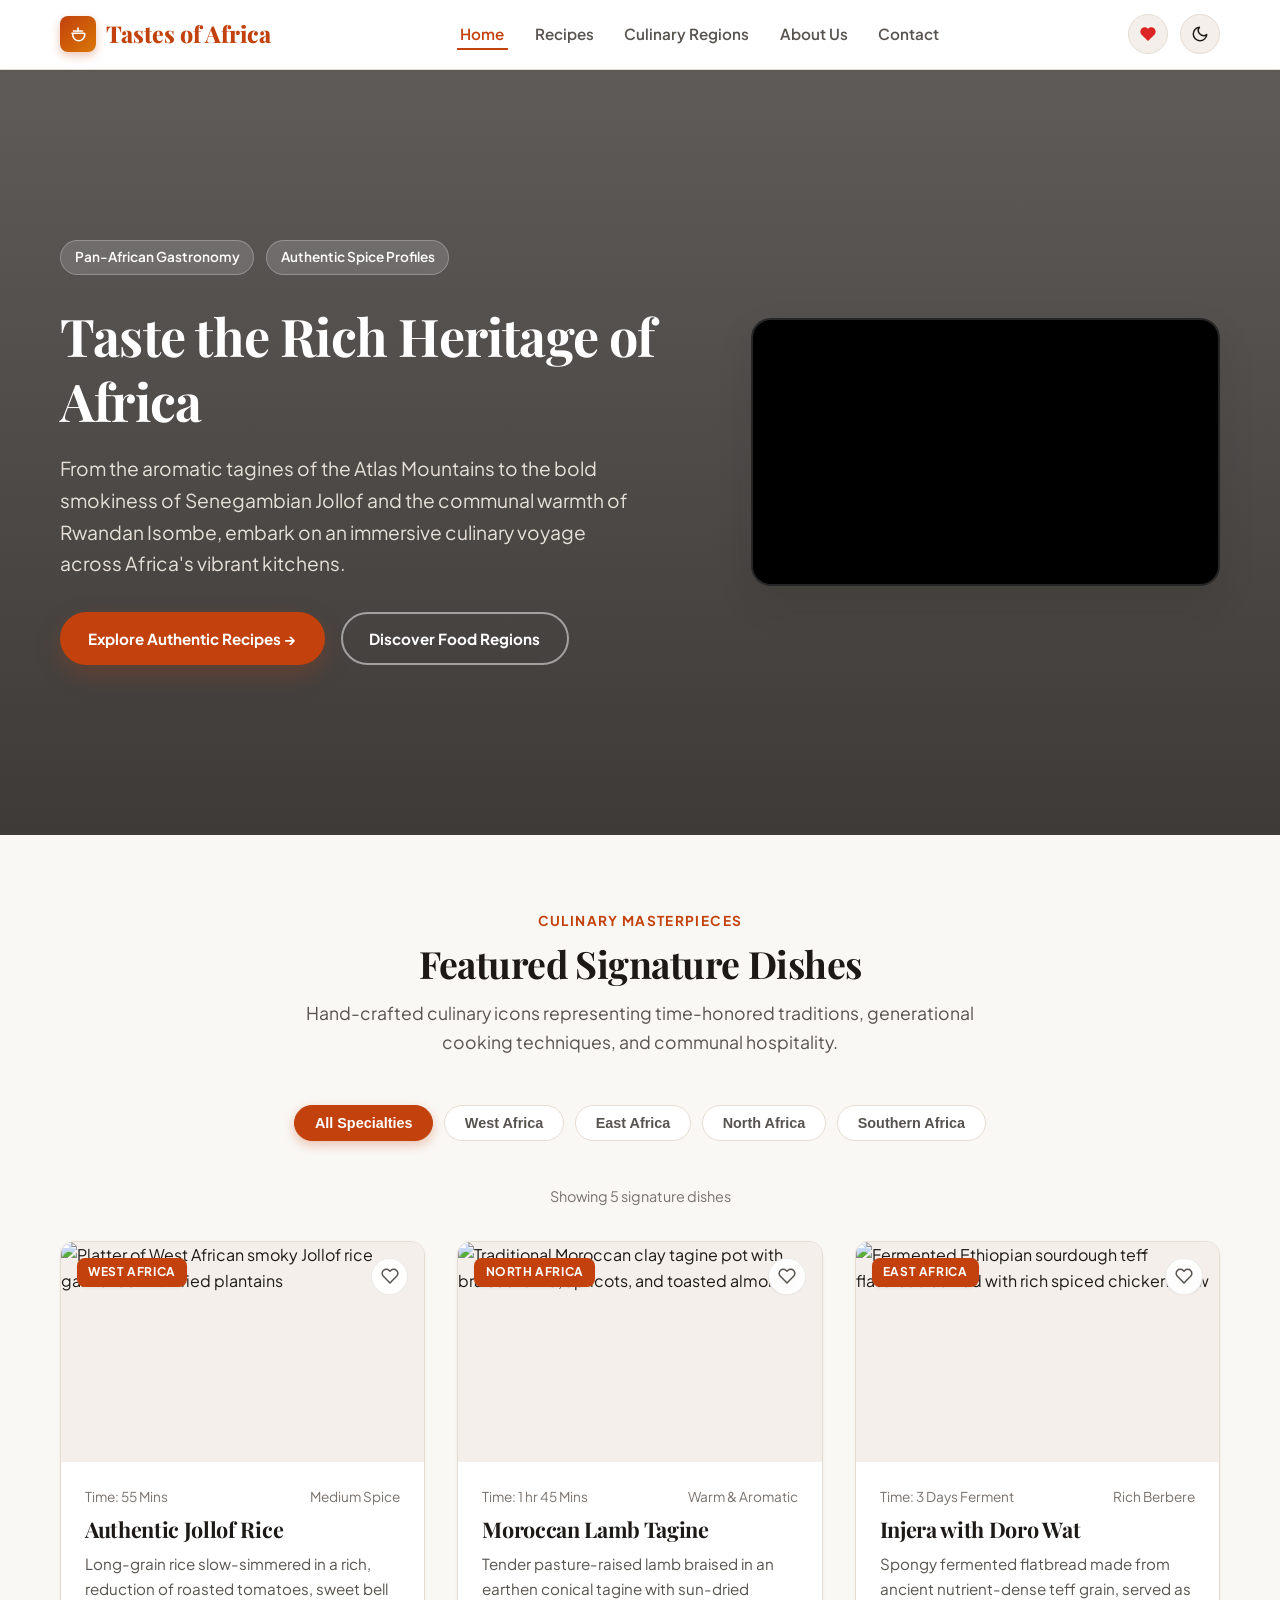
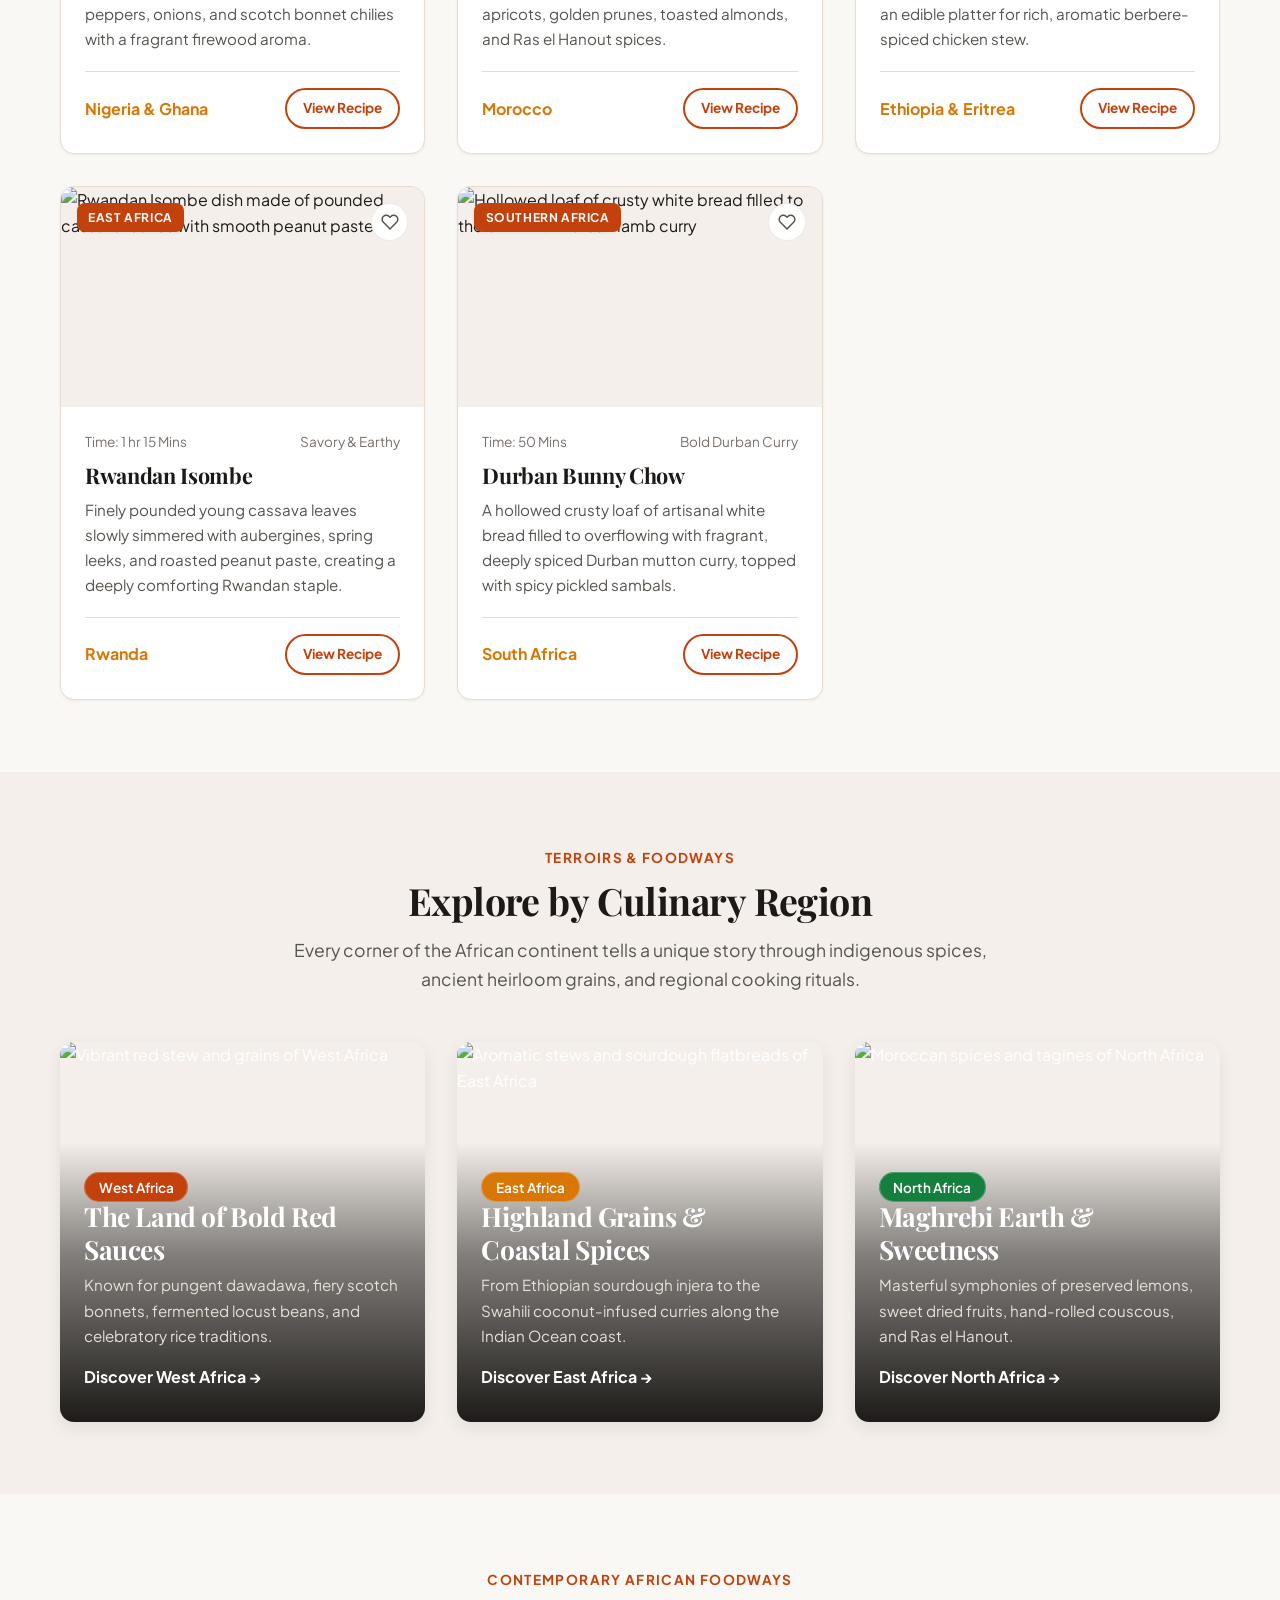
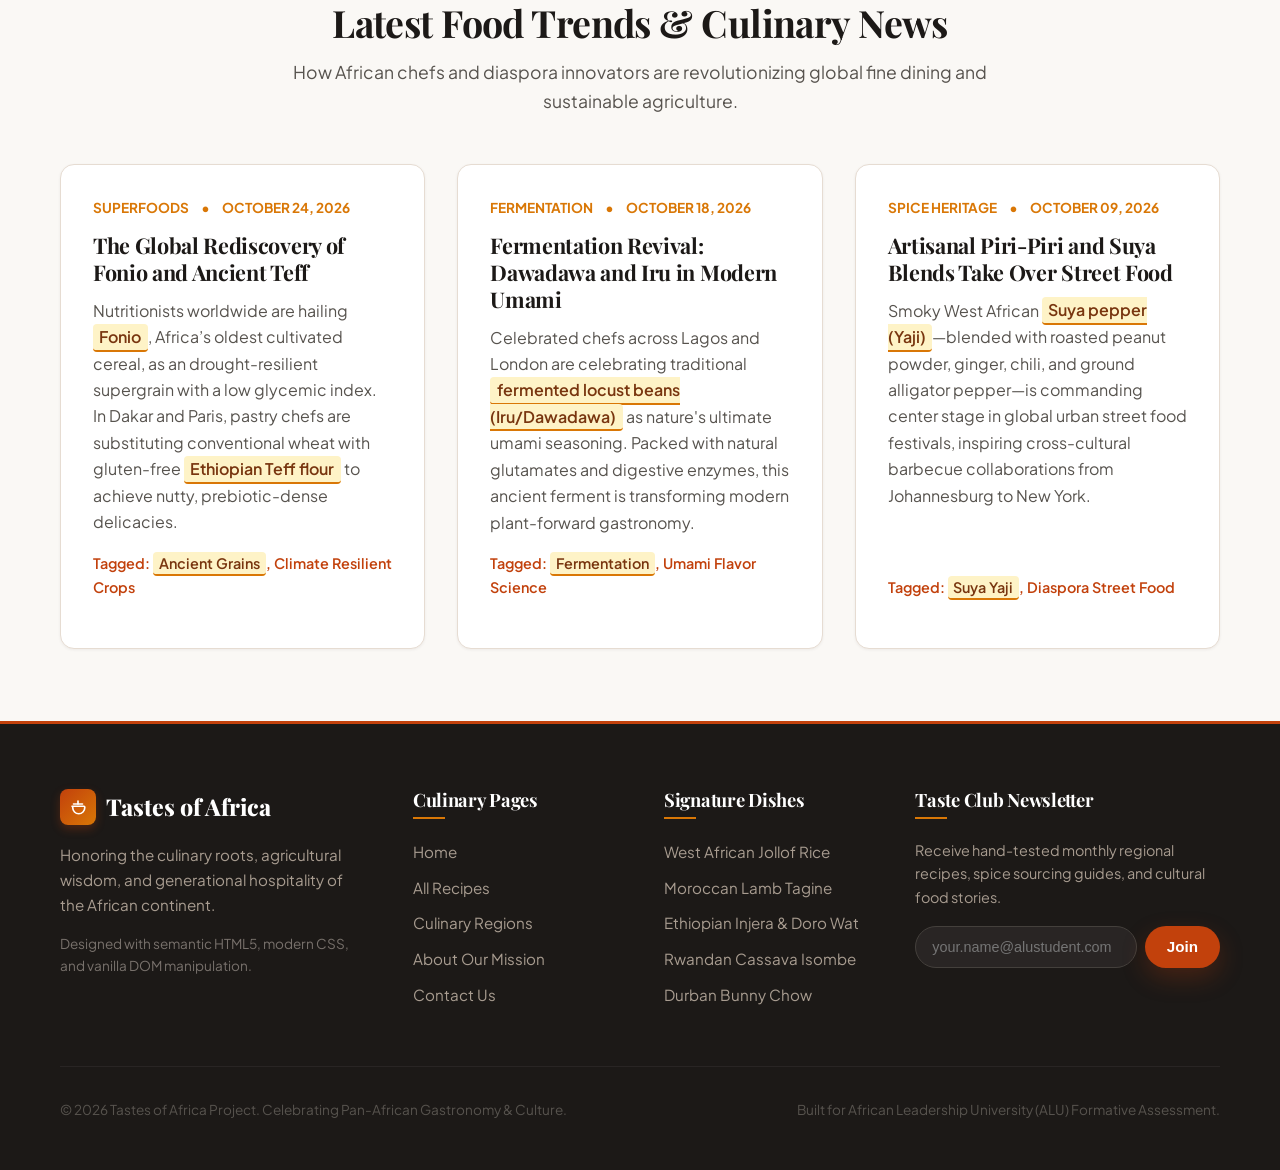
==== commit 78bab3d4: "style: replace emojis with clean SVG icons and professional typography" ====
--- a/index.html
+++ b/index.html
@@ -6,7 +6,7 @@
   <meta name="description" content="Tastes of Africa - A vibrant celebration of African culinary heritage, authentic regional recipes, and spice traditions across West, East, North, and Southern Africa.">
   <title>Tastes of Africa | Celebrating African Culinary Traditions</title>
   <link rel="stylesheet" href="styles.css">
-  <link rel="icon" href="data:image/svg+xml,<svg xmlns='http://www.w3.org/2000/svg' viewBox='0 0 100 100'><text y='.9em' font-size='90'>🍲</text></svg>">
+  <link rel="icon" href="data:image/svg+xml,<svg xmlns='http://www.w3.org/2000/svg' viewBox='0 0 100 100'><circle cx='50' cy='50' r='46' fill='%23C2410C'/><path d='M30 65 Q50 25 70 65 Z' fill='%23FAF8F5'/></svg>">
 </head>
 <body>
 
@@ -14,7 +14,7 @@
   <header class="site-header" role="banner">
     <div class="container navbar">
       <a href="index.html" class="brand-logo" aria-label="Tastes of Africa Homepage">
-        <span class="brand-icon" aria-hidden="true">🍲</span>
+        <span class="brand-icon" aria-hidden="true"><svg width="18" height="18" viewBox="0 0 24 24" fill="none" stroke="currentColor" stroke-width="2.2" stroke-linecap="round" stroke-linejoin="round"><path d="M4 11h16a1 1 0 0 1 1 1v1a8 8 0 0 1-8 8 8 8 0 0 1-8-8v-1a1 1 0 0 1 1-1z"></path><path d="M6 8h12"></path><path d="M12 4v4"></path></svg></span>
         <span>Tastes of Africa</span>
       </a>
 
@@ -34,11 +34,9 @@
 
       <div class="nav-actions">
         <a href="recipes.html" class="btn-icon" title="View Saved Favorites" aria-label="View Saved Favorites">
-          ❤️<span id="favoritesCountBadge" class="pill-badge" style="display:none; font-size:0.7rem; padding: 2px 6px; margin-left: 2px;">0</span>
+          <svg width="16" height="16" viewBox="0 0 24 24" fill="#DC2626" stroke="#DC2626" stroke-width="2" style="display:inline-block; vertical-align:middle;"><path d="M20.84 4.61a5.5 5.5 0 0 0-7.78 0L12 5.67l-1.06-1.06a5.5 5.5 0 0 0-7.78 7.78l1.06 1.06L12 21.23l7.78-7.78 1.06-1.06a5.5 5.5 0 0 0 0-7.78z"></path></svg><span id="favoritesCountBadge" class="pill-badge" style="display:none; font-size:0.7rem; padding: 2px 6px; margin-left: 2px;">0</span>
         </a>
-        <button id="themeToggleBtn" class="btn-icon" aria-label="Toggle dark and light theme">
-          🌙
-        </button>
+        <button id="themeToggleBtn" class="btn-icon" aria-label="Toggle dark and light theme"><svg width="18" height="18" viewBox="0 0 24 24" fill="none" stroke="currentColor" stroke-width="2" stroke-linecap="round" stroke-linejoin="round"><path d="M21 12.79A9 9 0 1 1 11.21 3 7 7 0 0 0 21 12.79z"></path></svg></button>
       </div>
     </div>
   </header>
@@ -50,8 +48,8 @@
       <div class="container hero-grid">
         <div class="hero-content">
           <div class="hero-badges">
-            <span class="pill-badge">🌍 Pan-African Gastronomy</span>
-            <span class="pill-badge">🌶️ Authentic Spice Profiles</span>
+            <span class="pill-badge">Pan-African Gastronomy</span>
+            <span class="pill-badge">Authentic Spice Profiles</span>
           </div>
           <h1 id="heroTitle">Taste the Rich Heritage of Africa</h1>
           <p>
@@ -105,7 +103,7 @@
 
           <!-- 1. Jollof Rice (West Africa) -->
           <article class="recipe-card" data-region="west-africa">
-            <button class="btn-favorite" data-id="jollof-rice" aria-label="Save Jollof Rice to favorites">🤍</button>
+            <button class="btn-favorite" data-id="jollof-rice" aria-label="Save Jollof Rice to favorites"><svg width="18" height="18" viewBox="0 0 24 24" fill="none" stroke="currentColor" stroke-width="2" stroke-linecap="round" stroke-linejoin="round"><path d="M20.84 4.61a5.5 5.5 0 0 0-7.78 0L12 5.67l-1.06-1.06a5.5 5.5 0 0 0-7.78 7.78l1.06 1.06L12 21.23l7.78-7.78 1.06-1.06a5.5 5.5 0 0 0 0-7.78z"></path></svg></button>
             <figure>
               <div class="card-image-wrap">
                 <span class="card-badge">West Africa</span>
@@ -113,8 +111,8 @@
               </div>
               <figcaption class="card-body">
                 <div class="card-meta">
-                  <span>⏱️ 55 Mins</span>
-                  <span>🔥 Medium Spice</span>
+                  <span>Time: 55 Mins</span>
+                  <span>Medium Spice</span>
                 </div>
                 <h3 class="card-title">Authentic Jollof Rice</h3>
                 <p class="card-desc">
@@ -130,7 +128,7 @@
 
           <!-- 2. Moroccan Lamb Tagine (North Africa) -->
           <article class="recipe-card" data-region="north-africa">
-            <button class="btn-favorite" data-id="tagine" aria-label="Save Moroccan Lamb Tagine to favorites">🤍</button>
+            <button class="btn-favorite" data-id="tagine" aria-label="Save Moroccan Lamb Tagine to favorites"><svg width="18" height="18" viewBox="0 0 24 24" fill="none" stroke="currentColor" stroke-width="2" stroke-linecap="round" stroke-linejoin="round"><path d="M20.84 4.61a5.5 5.5 0 0 0-7.78 0L12 5.67l-1.06-1.06a5.5 5.5 0 0 0-7.78 7.78l1.06 1.06L12 21.23l7.78-7.78 1.06-1.06a5.5 5.5 0 0 0 0-7.78z"></path></svg></button>
             <figure>
               <div class="card-image-wrap">
                 <span class="card-badge">North Africa</span>
@@ -138,8 +136,8 @@
               </div>
               <figcaption class="card-body">
                 <div class="card-meta">
-                  <span>⏱️ 1 hr 45 Mins</span>
-                  <span>🍯 Warm & Aromatic</span>
+                  <span>Time: 1 hr 45 Mins</span>
+                  <span>Warm & Aromatic</span>
                 </div>
                 <h3 class="card-title">Moroccan Lamb Tagine</h3>
                 <p class="card-desc">
@@ -155,7 +153,7 @@
 
           <!-- 3. Ethiopian Injera & Doro Wat (East Africa) -->
           <article class="recipe-card" data-region="east-africa">
-            <button class="btn-favorite" data-id="injera" aria-label="Save Ethiopian Injera to favorites">🤍</button>
+            <button class="btn-favorite" data-id="injera" aria-label="Save Ethiopian Injera to favorites"><svg width="18" height="18" viewBox="0 0 24 24" fill="none" stroke="currentColor" stroke-width="2" stroke-linecap="round" stroke-linejoin="round"><path d="M20.84 4.61a5.5 5.5 0 0 0-7.78 0L12 5.67l-1.06-1.06a5.5 5.5 0 0 0-7.78 7.78l1.06 1.06L12 21.23l7.78-7.78 1.06-1.06a5.5 5.5 0 0 0 0-7.78z"></path></svg></button>
             <figure>
               <div class="card-image-wrap">
                 <span class="card-badge">East Africa</span>
@@ -163,8 +161,8 @@
               </div>
               <figcaption class="card-body">
                 <div class="card-meta">
-                  <span>⏱️ 3 Days Ferment</span>
-                  <span>🌶️ Rich Berbere</span>
+                  <span>Time: 3 Days Ferment</span>
+                  <span>Rich Berbere</span>
                 </div>
                 <h3 class="card-title">Injera with Doro Wat</h3>
                 <p class="card-desc">
@@ -180,7 +178,7 @@
 
           <!-- 4. Rwandan Isombe (East/Central Africa) -->
           <article class="recipe-card" data-region="east-africa">
-            <button class="btn-favorite" data-id="isombe" aria-label="Save Rwandan Isombe to favorites">🤍</button>
+            <button class="btn-favorite" data-id="isombe" aria-label="Save Rwandan Isombe to favorites"><svg width="18" height="18" viewBox="0 0 24 24" fill="none" stroke="currentColor" stroke-width="2" stroke-linecap="round" stroke-linejoin="round"><path d="M20.84 4.61a5.5 5.5 0 0 0-7.78 0L12 5.67l-1.06-1.06a5.5 5.5 0 0 0-7.78 7.78l1.06 1.06L12 21.23l7.78-7.78 1.06-1.06a5.5 5.5 0 0 0 0-7.78z"></path></svg></button>
             <figure>
               <div class="card-image-wrap">
                 <span class="card-badge">East Africa</span>
@@ -188,8 +186,8 @@
               </div>
               <figcaption class="card-body">
                 <div class="card-meta">
-                  <span>⏱️ 1 hr 15 Mins</span>
-                  <span>🥜 Savory & Earthy</span>
+                  <span>Time: 1 hr 15 Mins</span>
+                  <span>Savory & Earthy</span>
                 </div>
                 <h3 class="card-title">Rwandan Isombe</h3>
                 <p class="card-desc">
@@ -205,7 +203,7 @@
 
           <!-- 5. South African Bunny Chow (Southern Africa) -->
           <article class="recipe-card" data-region="southern-africa">
-            <button class="btn-favorite" data-id="bunny-chow" aria-label="Save South African Bunny Chow to favorites">🤍</button>
+            <button class="btn-favorite" data-id="bunny-chow" aria-label="Save South African Bunny Chow to favorites"><svg width="18" height="18" viewBox="0 0 24 24" fill="none" stroke="currentColor" stroke-width="2" stroke-linecap="round" stroke-linejoin="round"><path d="M20.84 4.61a5.5 5.5 0 0 0-7.78 0L12 5.67l-1.06-1.06a5.5 5.5 0 0 0-7.78 7.78l1.06 1.06L12 21.23l7.78-7.78 1.06-1.06a5.5 5.5 0 0 0 0-7.78z"></path></svg></button>
             <figure>
               <div class="card-image-wrap">
                 <span class="card-badge">Southern Africa</span>
@@ -213,8 +211,8 @@
               </div>
               <figcaption class="card-body">
                 <div class="card-meta">
-                  <span>⏱️ 50 Mins</span>
-                  <span>🔥 Bold Durban Curry</span>
+                  <span>Time: 50 Mins</span>
+                  <span>Bold Durban Curry</span>
                 </div>
                 <h3 class="card-title">Durban Bunny Chow</h3>
                 <p class="card-desc">
@@ -290,7 +288,7 @@
 
           <article class="trend-card">
             <div class="trend-meta">
-              <span>🌾 Superfoods</span>
+              <span>Superfoods</span>
               <span>•</span>
               <time datetime="2026-10-24">October 24, 2026</time>
             </div>
@@ -305,7 +303,7 @@
 
           <article class="trend-card">
             <div class="trend-meta">
-              <span>🏺 Fermentation</span>
+              <span>Fermentation</span>
               <span>•</span>
               <time datetime="2026-10-18">October 18, 2026</time>
             </div>
@@ -320,7 +318,7 @@
 
           <article class="trend-card">
             <div class="trend-meta">
-              <span>🌶️ Spice Heritage</span>
+              <span>Spice Heritage</span>
               <span>•</span>
               <time datetime="2026-10-09">October 09, 2026</time>
             </div>
@@ -346,7 +344,7 @@
 
         <div class="footer-col">
           <a href="index.html" class="brand-logo" style="color:#FFFFFF; margin-bottom:1rem; display:inline-flex;">
-            <span class="brand-icon">🍲</span>
+            <span class="brand-icon" aria-hidden="true"><svg width="18" height="18" viewBox="0 0 24 24" fill="none" stroke="currentColor" stroke-width="2.2" stroke-linecap="round" stroke-linejoin="round"><path d="M4 11h16a1 1 0 0 1 1 1v1a8 8 0 0 1-8 8 8 8 0 0 1-8-8v-1a1 1 0 0 1 1-1z"></path><path d="M6 8h12"></path><path d="M12 4v4"></path></svg></span>
             <span>Tastes of Africa</span>
           </a>
           <p style="color:#A89C90; font-size:0.95rem;">
--- a/styles.css
+++ b/styles.css
@@ -220,8 +220,11 @@
   border-radius: var(--radius-sm);
   display: grid;
   place-items: center;
-  font-size: 1.2rem;
   box-shadow: 0 4px 10px rgba(194, 65, 12, 0.3);
+}
+
+.brand-icon svg {
+  display: block;
 }
 
 .nav-menu {
@@ -532,29 +535,51 @@
   position: absolute;
   top: 1rem;
   right: 1rem;
-  background: rgba(255, 255, 255, 0.9);
+  background: rgba(255, 255, 255, 0.95);
   backdrop-filter: blur(6px);
   border: 1px solid rgba(0, 0, 0, 0.08);
-  width: 2.25rem;
-  height: 2.25rem;
+  width: 2.35rem;
+  height: 2.35rem;
   border-radius: var(--radius-full);
   display: grid;
   place-items: center;
-  font-size: 1.15rem;
+  color: var(--text-secondary);
   cursor: pointer;
-  transition: transform 0.2s ease, background-color 0.2s ease;
+  transition: transform 0.2s ease, background-color 0.2s ease, color 0.2s ease, border-color 0.2s ease;
   z-index: 2;
 }
 
+.btn-favorite svg {
+  display: block;
+  pointer-events: none;
+  transition: transform 0.2s ease;
+}
+
 .btn-favorite:hover {
-  transform: scale(1.15);
+  transform: scale(1.1);
   background: #FFFFFF;
+  color: var(--primary-terracotta);
 }
 
 .btn-favorite.is-favorite {
   background: #FEE2E2;
   border-color: #F87171;
-  color: var(--paprika-red);
+  color: #DC2626;
+}
+
+.btn-favorite.is-favorite svg {
+  fill: #DC2626;
+  stroke: #DC2626;
+}
+
+.btn-with-text {
+  display: inline-flex;
+  align-items: center;
+  gap: 0.5rem;
+  width: auto;
+  height: auto;
+  padding: 0.6rem 1.25rem;
+  font-size: 0.9rem;
 }
 
 .card-body {
